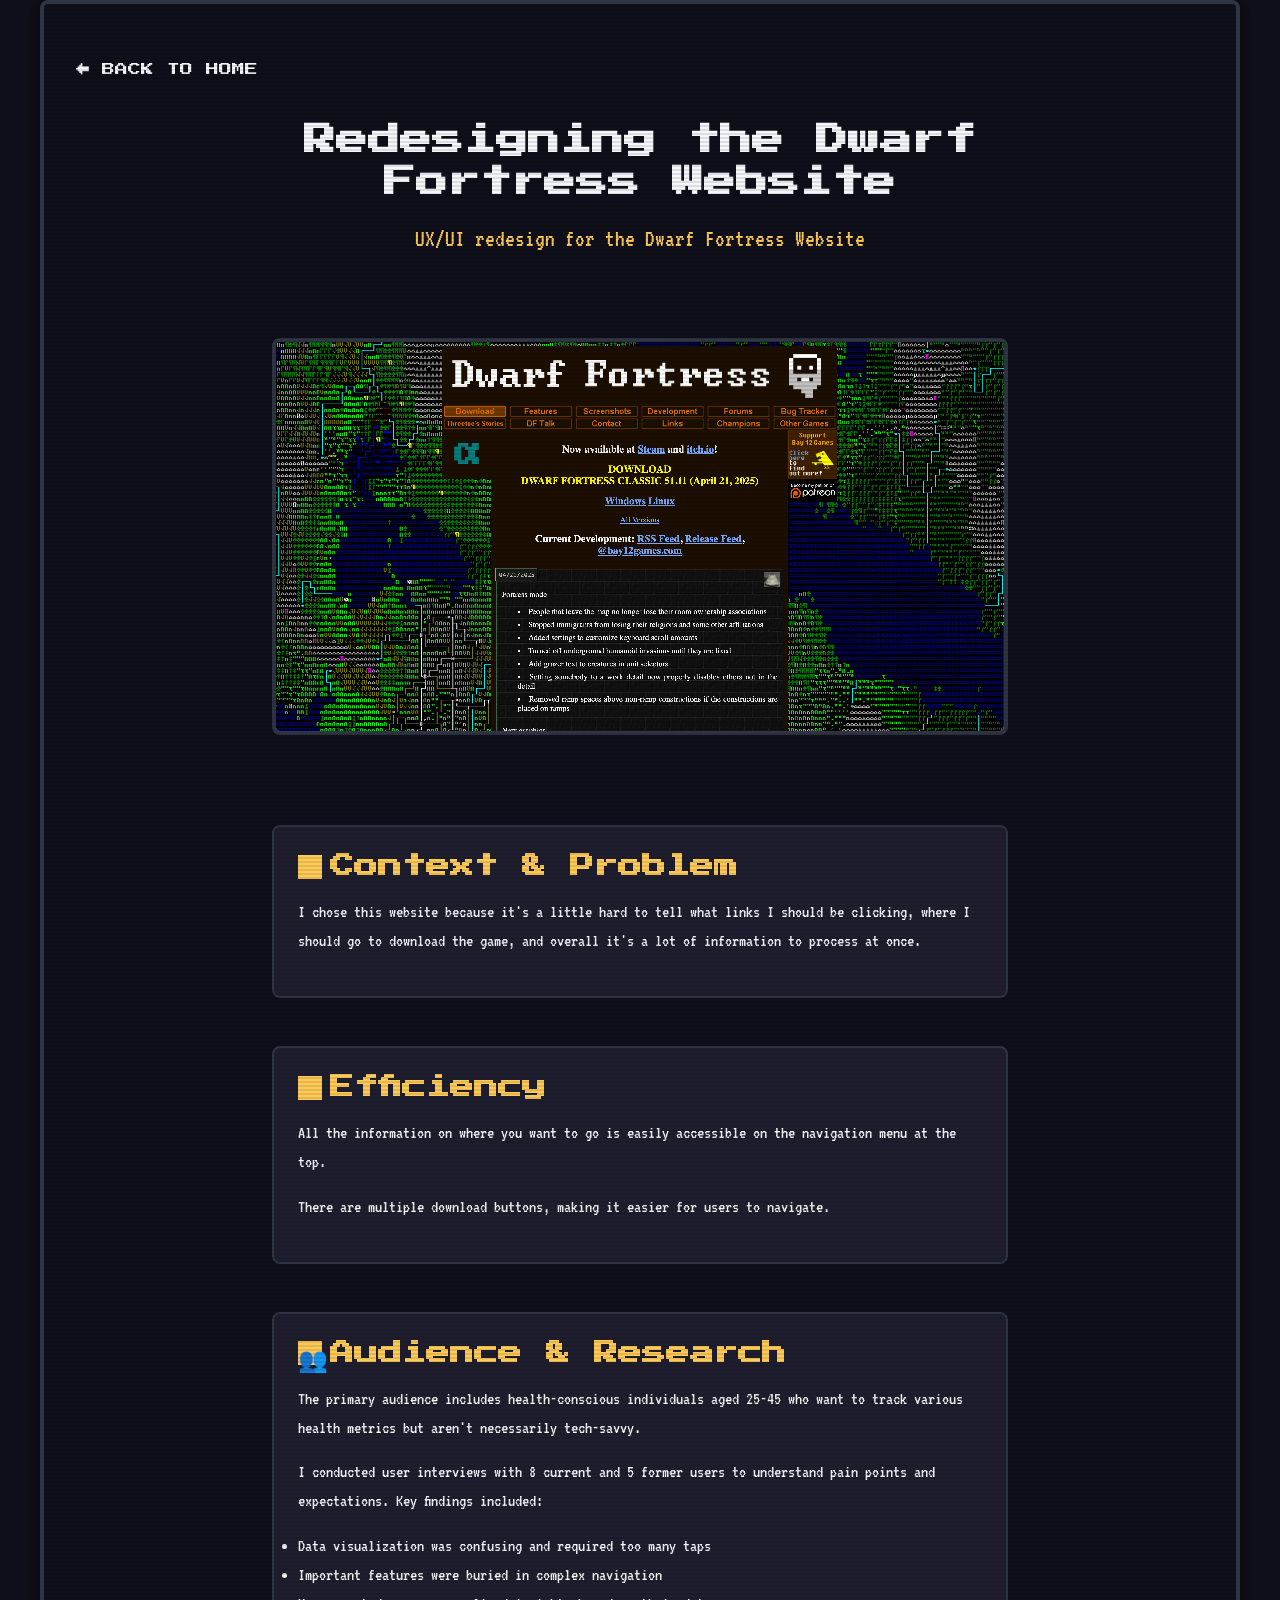
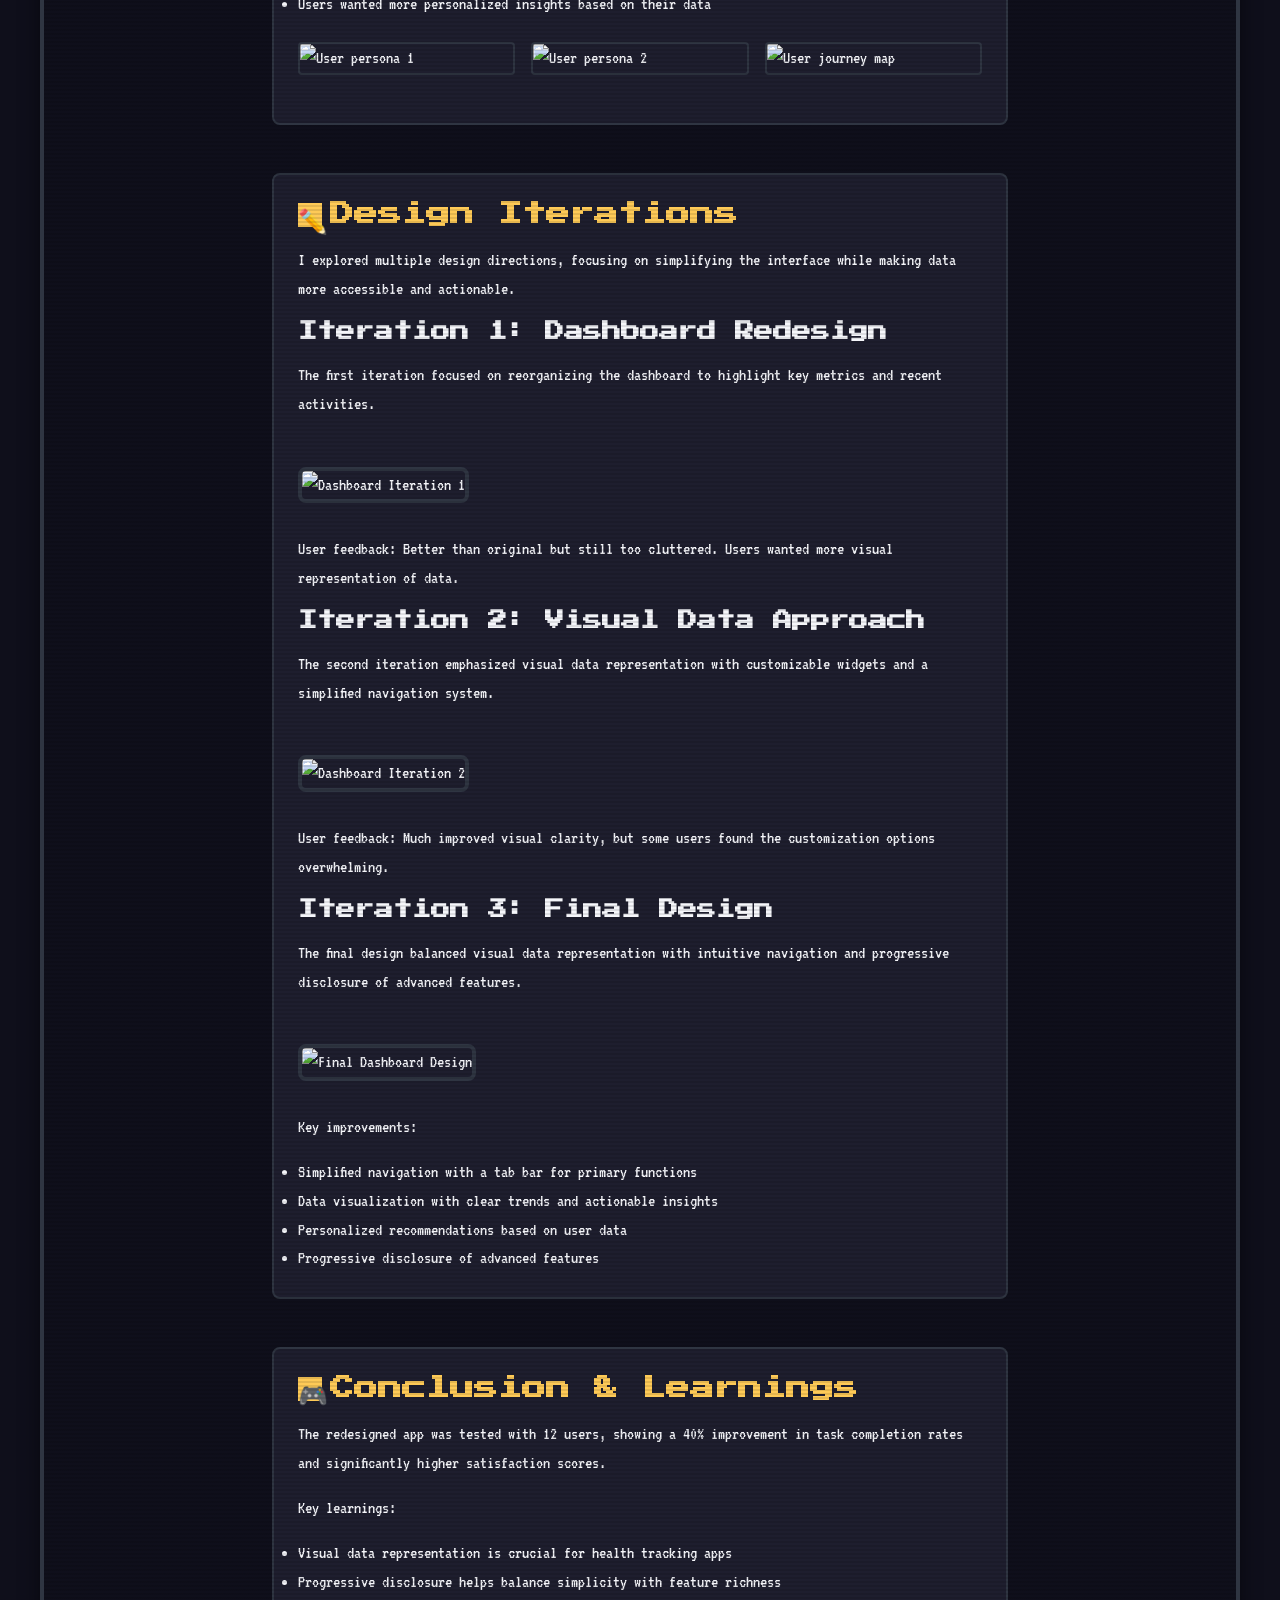
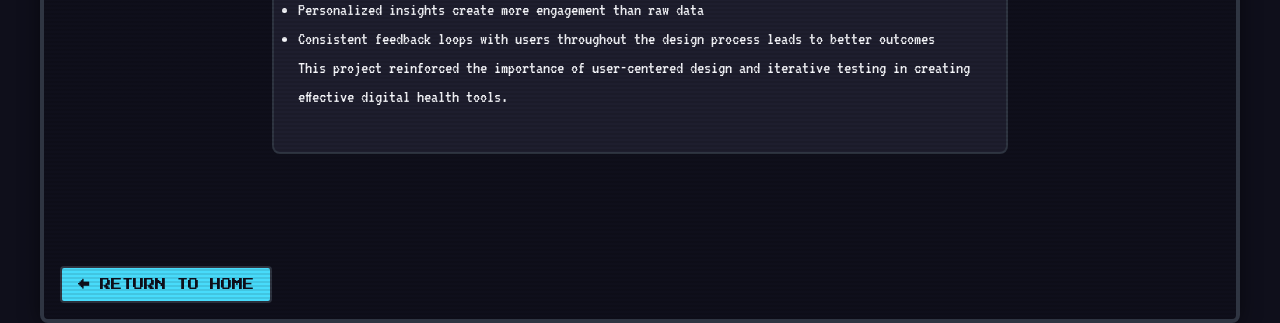
==== project1.html @ e7a34e74 "UIUX portfolio" ====
<!DOCTYPE html>
<html lang="en">
<head>
  <meta charset="UTF-8">
  <meta name="viewport" content="width=device-width, initial-scale=1.0">
  <title>Redesigning the Dwarf Fortress Website</title>
  <link rel="stylesheet" href="styles.css">
  <link href="https://fonts.googleapis.com/css2?family=VT323&display=swap" rel="stylesheet">
  <link href="https://fonts.googleapis.com/css2?family=Press+Start+2P&display=swap" rel="stylesheet">
  <style>
    .case-study-container {
      max-width: 800px;
      margin: 0 auto;
      padding: 2rem;
    }
    
    .case-study-header {
      text-align: center;
      margin-bottom: 3rem;
    }
    
    .case-study-image {
      width: 100%;
      height: auto;
      border: 4px solid var(--border-color);
      border-radius: 8px;
      margin: 2rem 0;
    }
    
    .process-section {
      margin: 3rem 0;
      padding: 1.5rem;
      border: 2px solid var(--border-color);
      border-radius: 8px;
      background-color: var(--card-bg);
    }
    
    .process-title {
      display: flex;
      align-items: center;
      gap: 0.5rem;
      margin-bottom: 1rem;
      color: var(--accent-color);
    }
    
    .process-icon {
      width: 24px;
      height: 24px;
      background-color: var(--accent-color);
    }
    
    .image-grid {
      display: grid;
      grid-template-columns: repeat(auto-fit, minmax(200px, 1fr));
      gap: 1rem;
      margin: 1.5rem 0;
    }
    
    .image-grid img {
      width: 100%;
      height: auto;
      border: 2px solid var(--border-color);
      border-radius: 4px;
    }
    
    .back-button {
      display: inline-block;
      margin-top: 2rem;
    }
  </style>
</head>
<body>
  <div class="game-container">
    <a href="index.html" class="menu-item back-button">← BACK TO HOME</a>
    
    <div class="case-study-container">
      <div class="case-study-header">
        <h1>Redesigning the Dwarf Fortress Website</h1>
        <p class="tagline">UX/UI redesign for the Dwarf Fortress Website</p>
      </div>
      
      <img src="/df.png" alt="Mobile App Redesign Cover Image" class="case-study-image">
      
      <div class="process-section">
        <h2 class="process-title">
          <div class="process-icon"></div>
          Context & Problem
        </h2>
        <p>I chose this website because it's a little hard to tell what links I should be clicking, where I should go to download the game, and overall it's a lot of information to process at once.
        </p>
        
        
      </div>
      <div class="process-section">
        <h2 class="process-title">
          <div class="process-icon"></div>
          Efficiency
        </h2>
        
        <p>All the information on where you want to go is easily accessible on the navigation menu at the top.
          
        </p>
        <p>There are multiple download buttons, making it easier for users to navigate.</p>
        
      </div>
      
      <div class="process-section">
        <h2 class="process-title">
          <div class="process-icon">👥</div>
          Audience & Research
        </h2>
        <p>The primary audience includes health-conscious individuals aged 25-45 who want to track various health metrics but aren't necessarily tech-savvy.</p>
        <p>I conducted user interviews with 8 current and 5 former users to understand pain points and expectations. Key findings included:</p>
        <ul>
          <li>Data visualization was confusing and required too many taps</li>
          <li>Important features were buried in complex navigation</li>
          <li>Users wanted more personalized insights based on their data</li>
        </ul>
        
        <div class="image-grid">
          <img src="/placeholder.svg?height=150&width=200" alt="User persona 1">
          <img src="/placeholder.svg?height=150&width=200" alt="User persona 2">
          <img src="/placeholder.svg?height=150&width=200" alt="User journey map">
        </div>
      </div>
      
      <div class="process-section">
        <h2 class="process-title">
          <div class="process-icon">✏️</div>
          Design Iterations
        </h2>
        <p>I explored multiple design directions, focusing on simplifying the interface while making data more accessible and actionable.</p>
        
        <h3>Iteration 1: Dashboard Redesign</h3>
        <p>The first iteration focused on reorganizing the dashboard to highlight key metrics and recent activities.</p>
        <img src="/placeholder.svg?height=300&width=800" alt="Dashboard Iteration 1" class="case-study-image">
        <p>User feedback: Better than original but still too cluttered. Users wanted more visual representation of data.</p>
        
        <h3>Iteration 2: Visual Data Approach</h3>
        <p>The second iteration emphasized visual data representation with customizable widgets and a simplified navigation system.</p>
        <img src="/placeholder.svg?height=300&width=800" alt="Dashboard Iteration 2" class="case-study-image">
        <p>User feedback: Much improved visual clarity, but some users found the customization options overwhelming.</p>
        
        <h3>Iteration 3: Final Design</h3>
        <p>The final design balanced visual data representation with intuitive navigation and progressive disclosure of advanced features.</p>
        <img src="/placeholder.svg?height=300&width=800" alt="Final Dashboard Design" class="case-study-image">
        <p>Key improvements:</p>
        <ul>
          <li>Simplified navigation with a tab bar for primary functions</li>
          <li>Data visualization with clear trends and actionable insights</li>
          <li>Personalized recommendations based on user data</li>
          <li>Progressive disclosure of advanced features</li>
        </ul>
      </div>
      
      <div class="process-section">
        <h2 class="process-title">
          <div class="process-icon">🎮</div>
          Conclusion & Learnings
        </h2>
        <p>The redesigned app was tested with 12 users, showing a 40% improvement in task completion rates and significantly higher satisfaction scores.</p>
        <p>Key learnings:</p>
        <ul>
          <li>Visual data representation is crucial for health tracking apps</li>
          <li>Progressive disclosure helps balance simplicity with feature richness</li>
          <li>Personalized insights create more engagement than raw data</li>
          <li>Consistent feedback loops with users throughout the design process leads to better outcomes</li>
        </ul>
        <p>This project reinforced the importance of user-centered design and iterative testing in creating effective digital health tools.</p>
      </div>
    </div>
    
    <a href="index.html" class="pixel-button back-button">← RETURN TO HOME</a>
  </div>
</body>
</html>
---- styles.css ----
/* Base Styles */
:root {
  --bg-color: #0f0f1b;
  --primary-color: #ff6b6b;
  --secondary-color: #48dbfb;
  --accent-color: #feca57;
  --text-color: #f5f6fa;
  --border-color: #2f3542;
  --card-bg: #1e1e2e;
  --menu-bg: #2d2d3a;
  --success-color: #1dd1a1;
}

* {
  margin: 0;
  padding: 0;
  box-sizing: border-box;
}

body {
  font-family: "VT323", monospace;
  background-color: var(--bg-color);
  color: var(--text-color);
  line-height: 1.6;
  font-size: 18px;
  overflow-x: hidden;
  image-rendering: pixelated;
}

h1,
h2,
h3,
h4 {
  font-family: "Press Start 2P", cursive;
  line-height: 1.3;
}

h1 {
  font-size: 2rem;
  margin-bottom: 1rem;
}

h2 {
  font-size: 1.5rem;
  margin-bottom: 1.5rem;
}

h3 {
  font-size: 1.2rem;
  margin-bottom: 1rem;
}

p {
  margin-bottom: 1rem;
}

a {
  color: var(--secondary-color);
  text-decoration: none;
  transition: all 0.3s ease;
}

a:hover {
  color: var(--primary-color);
}

.game-container {
  max-width: 1200px;
  margin: 0 auto;
  padding: 1rem;
  border: 4px solid var(--border-color);
  border-radius: 8px;
  background-color: var(--bg-color);
  box-shadow: 0 0 20px rgba(0, 0, 0, 0.5);
  position: relative;
  overflow: hidden;
}

.game-container::before {
  content: "";
  position: absolute;
  top: 0;
  left: 0;
  width: 100%;
  height: 100%;
  background: repeating-linear-gradient(
    0deg,
    rgba(0, 0, 0, 0.1),
    rgba(0, 0, 0, 0.1) 2px,
    transparent 2px,
    transparent 4px
  );
  pointer-events: none;
  z-index: 1;
}

section {
  margin: 3rem 0;
  padding: 2rem;
  border: 4px solid var(--border-color);
  border-radius: 8px;
  background-color: var(--card-bg);
  position: relative;
}

/* ASCII Art */
.ascii-art {
  font-family: monospace;
  white-space: pre;
  line-height: 1.2;
  color: var(--accent-color);
  text-align: center;
  font-size: 0.7rem;
  margin: 1rem 0;
  overflow: hidden;
}

.header-ascii {
  margin-bottom: 2rem;
}

.footer-ascii {
  margin-top: 1rem;
}

@media (max-width: 768px) {
  .ascii-art {
    font-size: 0.4rem;
  }
}

/* Hero Section */
.hero {
  display: flex;
  flex-direction: column;
  align-items: center;
  justify-content: center;
  text-align: center;
  padding: 4rem 2rem;
  position: relative;
  overflow: hidden;
  border: 4px solid var(--border-color);
  border-radius: 8px;
  background-color: var(--card-bg);
}

.hero::after {
  content: "";
  position: absolute;
  top: 0;
  left: 0;
  width: 100%;
  height: 100%;
  background: url('data:image/svg+xml;utf8,<svg xmlns="http://www.w3.org/2000/svg" width="4" height="4" viewBox="0 0 4 4"><rect width="1" height="1" fill="%23ffffff10"/></svg>');
  background-repeat: repeat;
  opacity: 0.1;
  z-index: -1;
}

.pixel-avatar {
  width: 200px;
  height: 200px;
  background-color: var(--primary-color);
  border: 4px solid var(--text-color);
  border-radius: 8px;
  margin-bottom: 2rem;
  position: relative;
  overflow: hidden;
  background-image: url("/placeholder.svg?height=150&width=150");
  background-size: cover;
  image-rendering: pixelated;
}

.hero-content {
  max-width: 600px;
}

.tagline {
  font-size: 1.5rem;
  margin-bottom: 2rem;
  color: var(--accent-color);
}

.glitch {
  position: relative;
  color: var(--text-color);
  letter-spacing: 0.1em;
  animation: glitch-skew 1s infinite linear alternate-reverse;
}

.glitch::before,
.glitch::after {
  content: attr(data-text);
  position: absolute;
  top: 0;
  left: 0;
  width: 100%;
  height: 100%;
  opacity: 0.8;
}

.glitch::before {
  color: var(--primary-color);
  animation: glitch-anim 5s infinite linear alternate-reverse;
  clip: rect(44px, 450px, 56px, 0);
  left: 2px;
}

.glitch::after {
  color: var(--secondary-color);
  animation: glitch-anim2 1s infinite linear alternate-reverse;
  clip: rect(44px, 450px, 56px, 0);
  left: -2px;
}

@keyframes glitch-anim {
  0% {
    clip: rect(42px, 9999px, 44px, 0);
    transform: skew(0.65deg);
  }
  5% {
    clip: rect(12px, 9999px, 59px, 0);
    transform: skew(0.23deg);
  }
  10% {
    clip: rect(48px, 9999px, 67px, 0);
    transform: skew(0.45deg);
  }
  15% {
    clip: rect(35px, 9999px, 79px, 0);
    transform: skew(0.56deg);
  }
  20% {
    clip: rect(35px, 9999px, 10px, 0);
    transform: skew(0.14deg);
  }
  25% {
    clip: rect(54px, 9999px, 93px, 0);
    transform: skew(0.03deg);
  }
  30% {
    clip: rect(96px, 9999px, 100px, 0);
    transform: skew(0.48deg);
  }
  35% {
    clip: rect(100px, 9999px, 97px, 0);
    transform: skew(0.34deg);
  }
  40% {
    clip: rect(51px, 9999px, 16px, 0);
    transform: skew(0.12deg);
  }
  45% {
    clip: rect(59px, 9999px, 41px, 0);
    transform: skew(0.48deg);
  }
  50% {
    clip: rect(90px, 9999px, 23px, 0);
    transform: skew(0.54deg);
  }
  55% {
    clip: rect(33px, 9999px, 5px, 0);
    transform: skew(0.81deg);
  }
  60% {
    clip: rect(18px, 9999px, 71px, 0);
    transform: skew(0.02deg);
  }
  65% {
    clip: rect(37px, 9999px, 30px, 0);
    transform: skew(0.64deg);
  }
  70% {
    clip: rect(71px, 9999px, 69px, 0);
    transform: skew(0.92deg);
  }
  75% {
    clip: rect(59px, 9999px, 26px, 0);
    transform: skew(0.55deg);
  }
  80% {
    clip: rect(84px, 9999px, 33px, 0);
    transform: skew(0.58deg);
  }
  85% {
    clip: rect(45px, 9999px, 28px, 0);
    transform: skew(0.52deg);
  }
  90% {
    clip: rect(70px, 9999px, 60px, 0);
    transform: skew(0.37deg);
  }
  95% {
    clip: rect(10px, 9999px, 31px, 0);
    transform: skew(0.56deg);
  }
  100% {
    clip: rect(19px, 9999px, 60px, 0);
    transform: skew(0.63deg);
  }
}

@keyframes glitch-anim2 {
  0% {
    clip: rect(65px, 9999px, 100px, 0);
    transform: skew(0.27deg);
  }
  5% {
    clip: rect(15px, 9999px, 84px, 0);
    transform: skew(0.44deg);
  }
  10% {
    clip: rect(86px, 9999px, 4px, 0);
    transform: skew(0.8deg);
  }
  15% {
    clip: rect(34px, 9999px, 11px, 0);
    transform: skew(0.68deg);
  }
  20% {
    clip: rect(59px, 9999px, 19px, 0);
    transform: skew(0.94deg);
  }
  25% {
    clip: rect(90px, 9999px, 56px, 0);
    transform: skew(0.58deg);
  }
  30% {
    clip: rect(6px, 9999px, 97px, 0);
    transform: skew(0.21deg);
  }
  35% {
    clip: rect(57px, 9999px, 26px, 0);
    transform: skew(0.69deg);
  }
  40% {
    clip: rect(79px, 9999px, 73px, 0);
    transform: skew(0.4deg);
  }
  45% {
    clip: rect(35px, 9999px, 56px, 0);
    transform: skew(0.02deg);
  }
  50% {
    clip: rect(72px, 9999px, 40px, 0);
    transform: skew(0.48deg);
  }
  55% {
    clip: rect(94px, 9999px, 85px, 0);
    transform: skew(0.14deg);
  }
  60% {
    clip: rect(38px, 9999px, 32px, 0);
    transform: skew(0.55deg);
  }
  65% {
    clip: rect(1px, 9999px, 23px, 0);
    transform: skew(0.71deg);
  }
  70% {
    clip: rect(38px, 9999px, 10px, 0);
    transform: skew(0.24deg);
  }
  75% {
    clip: rect(82px, 9999px, 59px, 0);
    transform: skew(0.39deg);
  }
  80% {
    clip: rect(94px, 9999px, 34px, 0);
    transform: skew(0.41deg);
  }
  85% {
    clip: rect(39px, 9999px, 34px, 0);
    transform: skew(0.65deg);
  }
  90% {
    clip: rect(99px, 9999px, 69px, 0);
    transform: skew(0.84deg);
  }
  95% {
    clip: rect(64px, 9999px, 38px, 0);
    transform: skew(0.55deg);
  }
  100% {
    clip: rect(91px, 9999px, 67px, 0);
    transform: skew(0.09deg);
  }
}

@keyframes glitch-skew {
  0% {
    transform: skew(1deg);
  }
  10% {
    transform: skew(-1deg);
  }
  20% {
    transform: skew(0deg);
  }
  30% {
    transform: skew(2deg);
  }
  40% {
    transform: skew(-1deg);
  }
  50% {
    transform: skew(-2deg);
  }
  60% {
    transform: skew(1deg);
  }
  70% {
    transform: skew(0deg);
  }
  80% {
    transform: skew(-1deg);
  }
  90% {
    transform: skew(2deg);
  }
  100% {
    transform: skew(-2deg);
  }
}

/* Game Button */
.game-button {
  display: inline-block;
  padding: 0.8rem 1.5rem;
  background-color: var(--primary-color);
  color: var(--text-color);
  border: 4px solid var(--text-color);
  border-radius: 4px;
  font-family: "Press Start 2P", cursive;
  font-size: 1rem;
  cursor: pointer;
  transition: all 0.2s ease;
  position: relative;
  box-shadow: 0 6px 0 #a83232;
  transform: translateY(0);
}

.game-button:hover {
  transform: translateY(2px);
  box-shadow: 0 4px 0 #a83232;
}

.game-button:active {
  transform: translateY(6px);
  box-shadow: 0 0 0 #a83232;
}

.start-button {
  animation: pulse 2s infinite;
}

@keyframes pulse {
  0% {
    transform: scale(1);
  }
  50% {
    transform: scale(1.05);
  }
  100% {
    transform: scale(1);
  }
}

/* Navigation */
.game-menu {
  margin: 2rem 0;
  padding: 1rem;
  background-color: var(--menu-bg);
  border: 4px solid var(--border-color);
  border-radius: 8px;
}

.game-menu ul {
  display: flex;
  justify-content: center;
  list-style: none;
  flex-wrap: wrap;
}

.game-menu li {
  margin: 0 1rem;
}

.menu-item {
  display: inline-block;
  padding: 0.5rem 1rem;
  color: var(--text-color);
  font-family: "Press Start 2P", cursive;
  font-size: 0.8rem;
  text-decoration: none;
  position: relative;
  transition: all 0.3s ease;
}

.menu-item::before {
  content: ">";
  position: absolute;
  left: -15px;
  opacity: 0;
  transition: all 0.3s ease;
}

.menu-item:hover {
  color: var(--accent-color);
  transform: translateX(10px);
}

.menu-item:hover::before {
  opacity: 1;
}

/* Section Titles */
.section-title {
  text-align: center;
  position: relative;
  padding-bottom: 1rem;
  margin-bottom: 2rem;
  color: var(--accent-color);
}

.section-title::after {
  content: "";
  position: absolute;
  bottom: 0;
  left: 50%;
  transform: translateX(-50%);
  width: 100px;
  height: 4px;
  background-color: var(--primary-color);
}

/* Projects Section */
.projects-grid {
  display: grid;
  grid-template-columns: repeat(auto-fill, minmax(280px, 1fr));
  gap: 2rem;
}

.project-card {
  border: 4px solid var(--border-color);
  border-radius: 8px;
  overflow: hidden;
  transition: all 0.3s ease;
  background-color: var(--card-bg);
}

.project-card:hover {
  transform: translateY(-10px);
  box-shadow: 0 10px 20px rgba(0, 0, 0, 0.3);
  border-color: var(--primary-color);
}

.project-image {
  height: 180px;
  background-size: cover;
  background-position: center;
  border-bottom: 4px solid var(--border-color);
  image-rendering: pixelated;
}

.project-1 {
  background-image: url("/placeholder.svg?height=180&width=280");
}

.project-2 {
  background-image: url("/placeholder.svg?height=180&width=280");
}

.project-3 {
  background-image: url("/placeholder.svg?height=180&width=280");
}

.project-4 {
  background-image: url("/placeholder.svg?height=180&width=280");
}

.project-info {
  padding: 1.5rem;
}

.project-info h3 {
  margin-bottom: 0.5rem;
  color: var(--secondary-color);
}

.project-info p {
  margin-bottom: 1.5rem;
  font-size: 1.1rem;
}

.pixel-button {
  display: inline-block;
  padding: 0.5rem 1rem;
  background-color: var(--secondary-color);
  color: var(--bg-color);
  border: 2px solid var(--border-color);
  border-radius: 4px;
  font-family: "Press Start 2P", cursive;
  font-size: 0.7rem;
  cursor: pointer;
  transition: all 0.2s ease;
}

.pixel-button:hover {
  background-color: var(--primary-color);
  color: var(--text-color);
}

/* About Section */
.about-content {
  display: grid;
  grid-template-columns: 1fr 1fr;
  gap: 2rem;
}

.about-text {
  font-size: 1.2rem;
}

.stats-container {
  display: flex;
  flex-direction: column;
  gap: 1rem;
}

.stat-bar {
  display: flex;
  flex-direction: column;
  gap: 0.5rem;
}

.stat-label {
  font-family: "Press Start 2P", cursive;
  font-size: 0.7rem;
  color: var(--accent-color);
}

.stat-value {
  height: 20px;
  background-color: var(--border-color);
  border-radius: 4px;
  overflow: hidden;
}

.stat-fill {
  height: 100%;
  background-color: var(--primary-color);
  transition: width 1s ease-in-out;
}

/* Skills Section */
.skills-grid {
  display: grid;
  grid-template-columns: repeat(auto-fill, minmax(120px, 1fr));
  gap: 1.5rem;
  justify-content: center;
}

.skill-item {
  display: flex;
  flex-direction: column;
  align-items: center;
  text-align: center;
  padding: 1rem;
  border: 2px solid var(--border-color);
  border-radius: 8px;
  background-color: var(--menu-bg);
  transition: all 0.3s ease;
}

.skill-item:hover {
  transform: translateY(-5px);
  border-color: var(--accent-color);
}

.skill-icon {
  width: 48px;
  height: 48px;
  margin-bottom: 0.5rem;
  background-size: contain;
  background-repeat: no-repeat;
  background-position: center;
  image-rendering: pixelated;
}

.skill-item span {
  font-size: 1rem;
  color: var(--text-color);
}

.ui-design {
  background-color: var(--primary-color);
  mask-image: url("data:image/svg+xml,%3Csvg xmlns='http://www.w3.org/2000/svg' width='24' height='24' viewBox='0 0 24 24' fill='none' stroke='currentColor' stroke-width='2' stroke-linecap='round' stroke-linejoin='round'%3E%3Crect x='3' y='3' width='18' height='18' rx='2' ry='2'/%3E%3Cline x1='3' y1='9' x2='21' y2='9'/%3E%3Cline x1='9' y1='21' x2='9' y2='9'/%3E%3C/svg%3E");
  mask-size: contain;
  mask-repeat: no-repeat;
  mask-position: center;
}

.ux-research {
  background-color: var(--secondary-color);
  mask-image: url("data:image/svg+xml,%3Csvg xmlns='http://www.w3.org/2000/svg' width='24' height='24' viewBox='0 0 24 24' fill='none' stroke='currentColor' stroke-width='2' stroke-linecap='round' stroke-linejoin='round'%3E%3Ccircle cx='11' cy='11' r='8'/%3E%3Cline x1='21' y1='21' x2='16.65' y2='16.65'/%3E%3C/svg%3E");
  mask-size: contain;
  mask-repeat: no-repeat;
  mask-position: center;
}

.prototyping {
  background-color: var(--accent-color);
  mask-image: url("data:image/svg+xml,%3Csvg xmlns='http://www.w3.org/2000/svg' width='24' height='24' viewBox='0 0 24 24' fill='none' stroke='currentColor' stroke-width='2' stroke-linecap='round' stroke-linejoin='round'%3E%3Cpath d='M18 3a3 3 0 0 0-3 3v12a3 3 0 0 0 3 3 3 3 0 0 0 3-3 3 3 0 0 0-3-3H6a3 3 0 0 0-3 3 3 3 0 0 0 3 3 3 3 0 0 0 3-3V6a3 3 0 0 0-3-3 3 3 0 0 0-3 3 3 3 0 0 0 3 3h12a3 3 0 0 0 3-3 3 3 0 0 0-3-3z'/%3E%3C/svg%3E");
  mask-size: contain;
  mask-repeat: no-repeat;
  mask-position: center;
}

.html-css {
  background-color: var(--primary-color);
  mask-image: url("data:image/svg+xml,%3Csvg xmlns='http://www.w3.org/2000/svg' width='24' height='24' viewBox='0 0 24 24' fill='none' stroke='currentColor' stroke-width='2' stroke-linecap='round' stroke-linejoin='round'%3E%3Cpolyline points='16 18 22 12 16 6'/%3E%3Cpolyline points='8 6 2 12 8 18'/%3E%3C/svg%3E");
  mask-size: contain;
  mask-repeat: no-repeat;
  mask-position: center;
}

.figma {
  background-color: var(--secondary-color);
  mask-image: url("data:image/svg+xml,%3Csvg xmlns='http://www.w3.org/2000/svg' width='24' height='24' viewBox='0 0 24 24' fill='none' stroke='currentColor' stroke-width='2' stroke-linecap='round' stroke-linejoin='round'%3E%3Cpath d='M5 5.5A3.5 3.5 0 0 1 8.5 2H12v7H8.5A3.5 3.5 0 0 1 5 5.5z'/%3E%3Cpath d='M12 2h3.5a3.5 3.5 0 1 1 0 7H12V2z'/%3E%3Cpath d='M12 12.5a3.5 3.5 0 1 1 7 0 3.5 3.5 0 1 1-7 0z'/%3E%3Cpath d='M5 19.5A3.5 3.5 0 0 1 8.5 16H12v3.5a3.5 3.5 0 1 1-7 0z'/%3E%3Cpath d='M5 12.5A3.5 3.5 0 0 1 8.5 9H12v7H8.5A3.5 3.5 0 0 1 5 12.5z'/%3E%3C/svg%3E");
  mask-size: contain;
  mask-repeat: no-repeat;
  mask-position: center;
}

.accessibility {
  background-color: var(--success-color);
  mask-image: url("data:image/svg+xml,%3Csvg xmlns='http://www.w3.org/2000/svg' width='24' height='24' viewBox='0 0 24 24' fill='none' stroke='currentColor' stroke-width='2' stroke-linecap='round' stroke-linejoin='round'%3E%3Ccircle cx='12' cy='12' r='10'/%3E%3Ccircle cx='12' cy='8' r='1'/%3E%3Cpath d='M9 12h6'/%3E%3Cpath d='M12 12v6'/%3E%3C/svg%3E");
  mask-size: contain;
  mask-repeat: no-repeat;
  mask-position: center;
}

.responsive {
  background-color: var(--accent-color);
  mask-image: url("data:image/svg+xml,%3Csvg xmlns='http://www.w3.org/2000/svg' width='24' height='24' viewBox='0 0 24 24' fill='none' stroke='currentColor' stroke-width='2' stroke-linecap='round' stroke-linejoin='round'%3E%3Crect x='2' y='3' width='20' height='14' rx='2' ry='2'/%3E%3Cline x1='8' y1='21' x2='16' y2='21'/%3E%3Cline x1='12' y1='17' x2='12' y2='21'/%3E%3C/svg%3E");
  mask-size: contain;
  mask-repeat: no-repeat;
  mask-position: center;
}

.pixel-art {
  background-color: var(--primary-color);
  mask-image: url("data:image/svg+xml,%3Csvg xmlns='http://www.w3.org/2000/svg' width='24' height='24' viewBox='0 0 24 24' fill='none' stroke='currentColor' stroke-width='2' stroke-linecap='round' stroke-linejoin='round'%3E%3Cpath d='M12 19l7-7 3 3-7 7-3-3z'/%3E%3Cpath d='M18 13l-1.5-7.5L2 2l3.5 14.5L13 18l5-5z'/%3E%3Cpath d='M2 2l7.586 7.586'/%3E%3Ccircle cx='11' cy='11' r='2'/%3E%3C/svg%3E");
  mask-size: contain;
  mask-repeat: no-repeat;
  mask-position: center;
}

/* Contact Section */
.contact-container {
  display: grid;
  grid-template-columns: 1fr 1fr;
  gap: 2rem;
}

.contact-text {
  font-size: 1.2rem;
}

.contact-links {
  display: flex;
  flex-direction: column;
  gap: 1rem;
  margin-top: 1.5rem;
}

.contact-link {
  display: flex;
  align-items: center;
  gap: 0.5rem;
  color: var(--text-color);
  transition: all 0.3s ease;
}

.contact-link:hover {
  color: var(--accent-color);
  transform: translateX(5px);
}

.contact-icon {
  width: 24px;
  height: 24px;
  background-size: contain;
  background-repeat: no-repeat;
  background-position: center;
}

.email {
  background-color: var(--text-color);
  mask-image: url("data:image/svg+xml,%3Csvg xmlns='http://www.w3.org/2000/svg' width='24' height='24' viewBox='0 0 24 24' fill='none' stroke='currentColor' stroke-width='2' stroke-linecap='round' stroke-linejoin='round'%3E%3Cpath d='M4 4h16c1.1 0 2 .9 2 2v12c0 1.1-.9 2-2 2H4c-1.1 0-2-.9-2-2V6c0-1.1.9-2 2-2z'/%3E%3Cpolyline points='22,6 12,13 2,6'/%3E%3C/svg%3E");
  mask-size: contain;
  mask-repeat: no-repeat;
  mask-position: center;
}

.linkedin {
  background-color: var(--text-color);
  mask-image: url("data:image/svg+xml,%3Csvg xmlns='http://www.w3.org/2000/svg' width='24' height='24' viewBox='0 0 24 24' fill='none' stroke='currentColor' stroke-width='2' stroke-linecap='round' stroke-linejoin='round'%3E%3Cpath d='M16 8a6 6 0 0 1 6 6v7h-4v-7a2 2 0 0 0-2-2 2 2 0 0 0-2 2v7h-4v-7a6 6 0 0 1 6-6z'/%3E%3Crect x='2' y='9' width='4' height='12'/%3E%3Ccircle cx='4' cy='4' r='2'/%3E%3C/svg%3E");
  mask-size: contain;
  mask-repeat: no-repeat;
  mask-position: center;
}

.github {
  background-color: var(--text-color);
  mask-image: url("data:image/svg+xml,%3Csvg xmlns='http://www.w3.org/2000/svg' width='24' height='24' viewBox='0 0 24 24' fill='none' stroke='currentColor' stroke-width='2' stroke-linecap='round' stroke-linejoin='round'%3E%3Cpath d='M9 19c-5 1.5-5-2.5-7-3m14 6v-3.87a3.37 3.37 0 0 0-.94-2.61c3.14-.35 6.44-1.54 6.44-7A5.44 5.44 0 0 0 20 4.77 5.07 5.07 0 0 0 19.91 1S18.73.65 16 2.48a13.38 13.38 0 0 0-7 0C6.27.65 5.09 1 5.09 1A5.07 5.07 0 0 0 5 4.77a5.44 5.44 0 0 0-1.5 3.78c0 5.42 3.3 6.61 6.44 7A3.37 3.37 0 0 0 9 18.13V22'/%3E%3C/svg%3E");
  mask-size: contain;
  mask-repeat: no-repeat;
  mask-position: center;
}

.contact-form {
  display: flex;
  flex-direction: column;
  gap: 1.5rem;
}

.form-group {
  display: flex;
  flex-direction: column;
  gap: 0.5rem;
}

.form-group label {
  font-family: "Press Start 2P", cursive;
  font-size: 0.7rem;
  color: var(--accent-color);
}

.pixel-input {
  padding: 0.8rem;
  background-color: var(--menu-bg);
  border: 2px solid var(--border-color);
  border-radius: 4px;
  color: var(--text-color);
  font-family: "VT323", monospace;
  font-size: 1.2rem;
  transition: all 0.3s ease;
}

.pixel-input:focus {
  outline: none;
  border-color: var(--secondary-color);
}

.submit-button {
  align-self: flex-start;
  margin-top: 1rem;
}

/* Footer */
.game-footer {
  margin-top: 3rem;
  padding: 2rem;
  border-top: 4px solid var(--border-color);
  text-align: center;
}

.footer-content {
  margin-bottom: 1rem;
}

/* Responsive Design */
@media (max-width: 992px) {
  .about-content,
  .contact-container {
    grid-template-columns: 1fr;
  }

  .stats-container {
    margin-top: 2rem;
  }
}

@media (max-width: 768px) {
  h1 {
    font-size: 1.5rem;
  }

  h2 {
    font-size: 1.2rem;
  }

  .game-menu ul {
    flex-direction: column;
    align-items: center;
    gap: 1rem;
  }

  .game-menu li {
    margin: 0;
  }

  .hero {
    padding: 2rem 1rem;
  }

  .tagline {
    font-size: 1.2rem;
  }

  .pixel-avatar {
    width: 200px;
    height: 200px;
  }

  section {
    padding: 1.5rem;
  }
}

@media (max-width: 480px) {
  .game-container {
    padding: 0.5rem;
  }

  .projects-grid {
    grid-template-columns: 1fr;
  }

  .pixel-avatar {
    width: 100px;
    height: 100px;
  }

  .game-button {
    font-size: 0.7rem;
    padding: 0.6rem 1.2rem;
  }
}
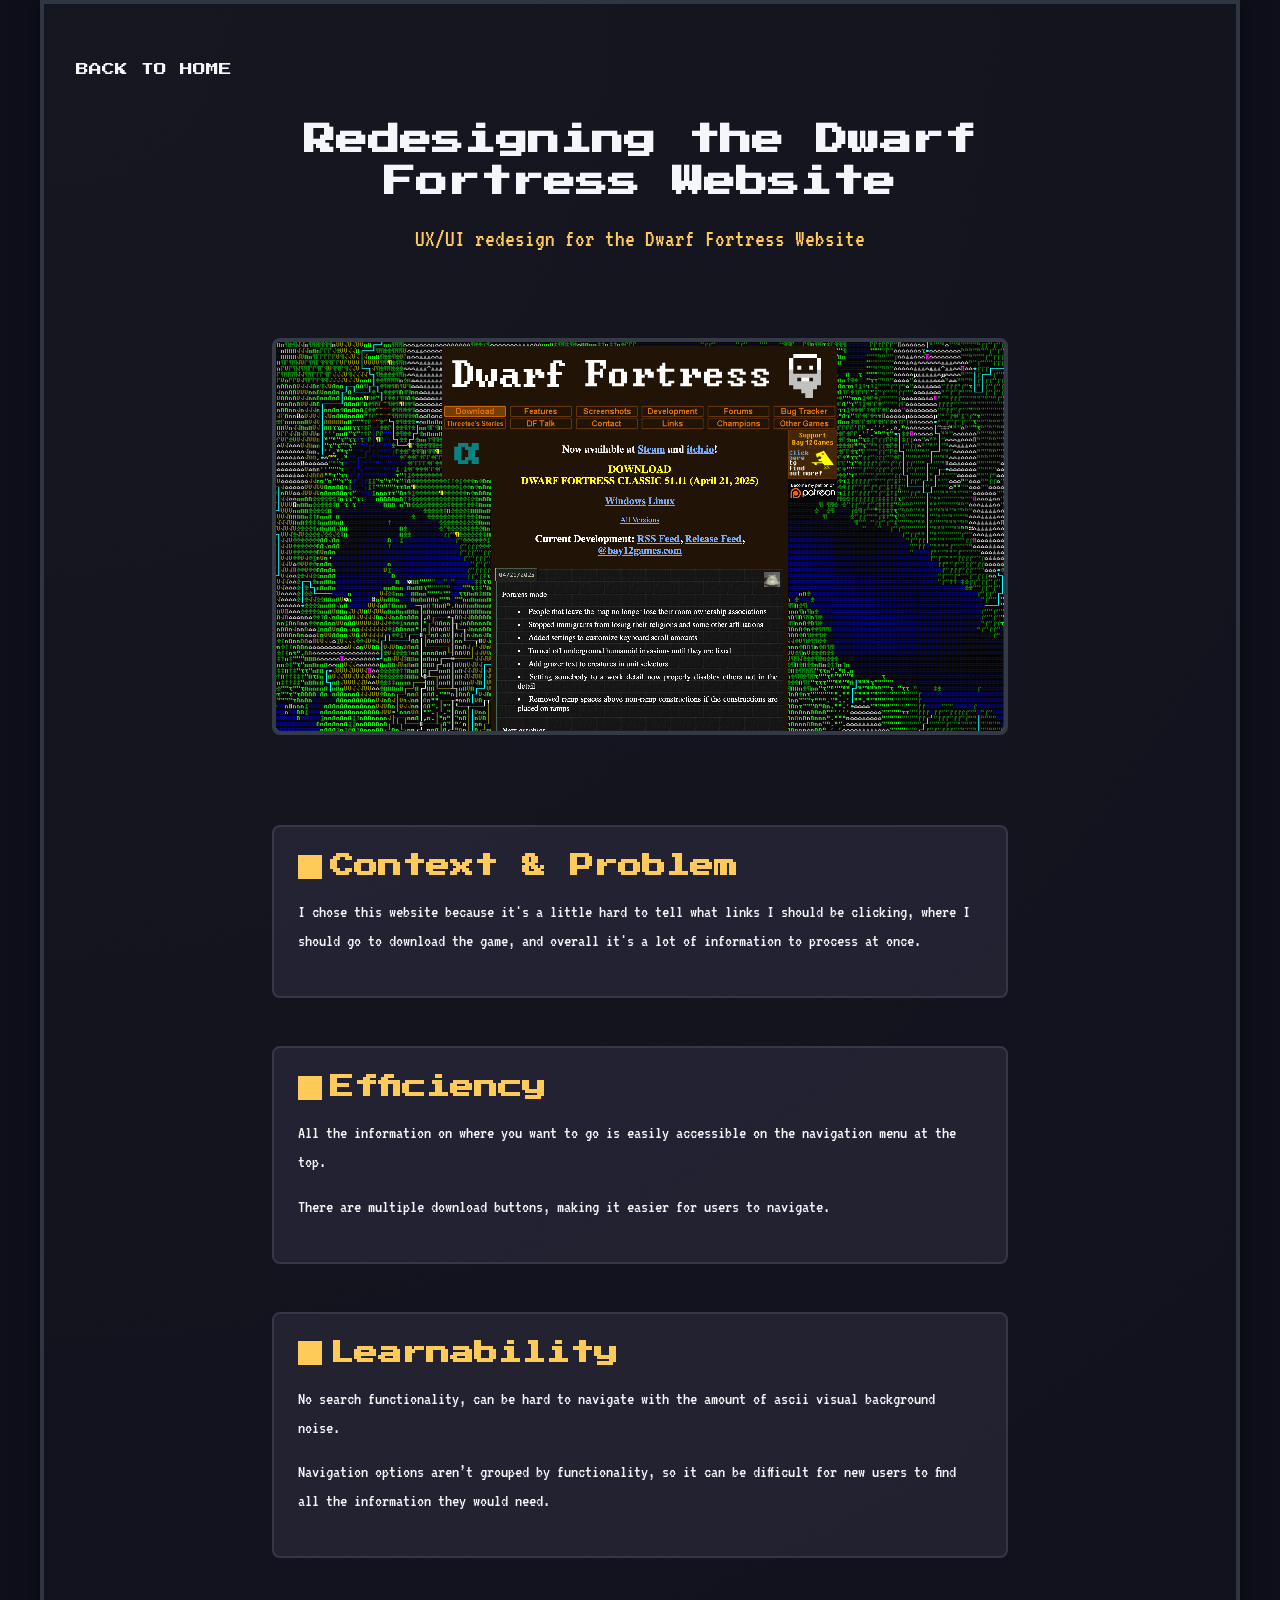
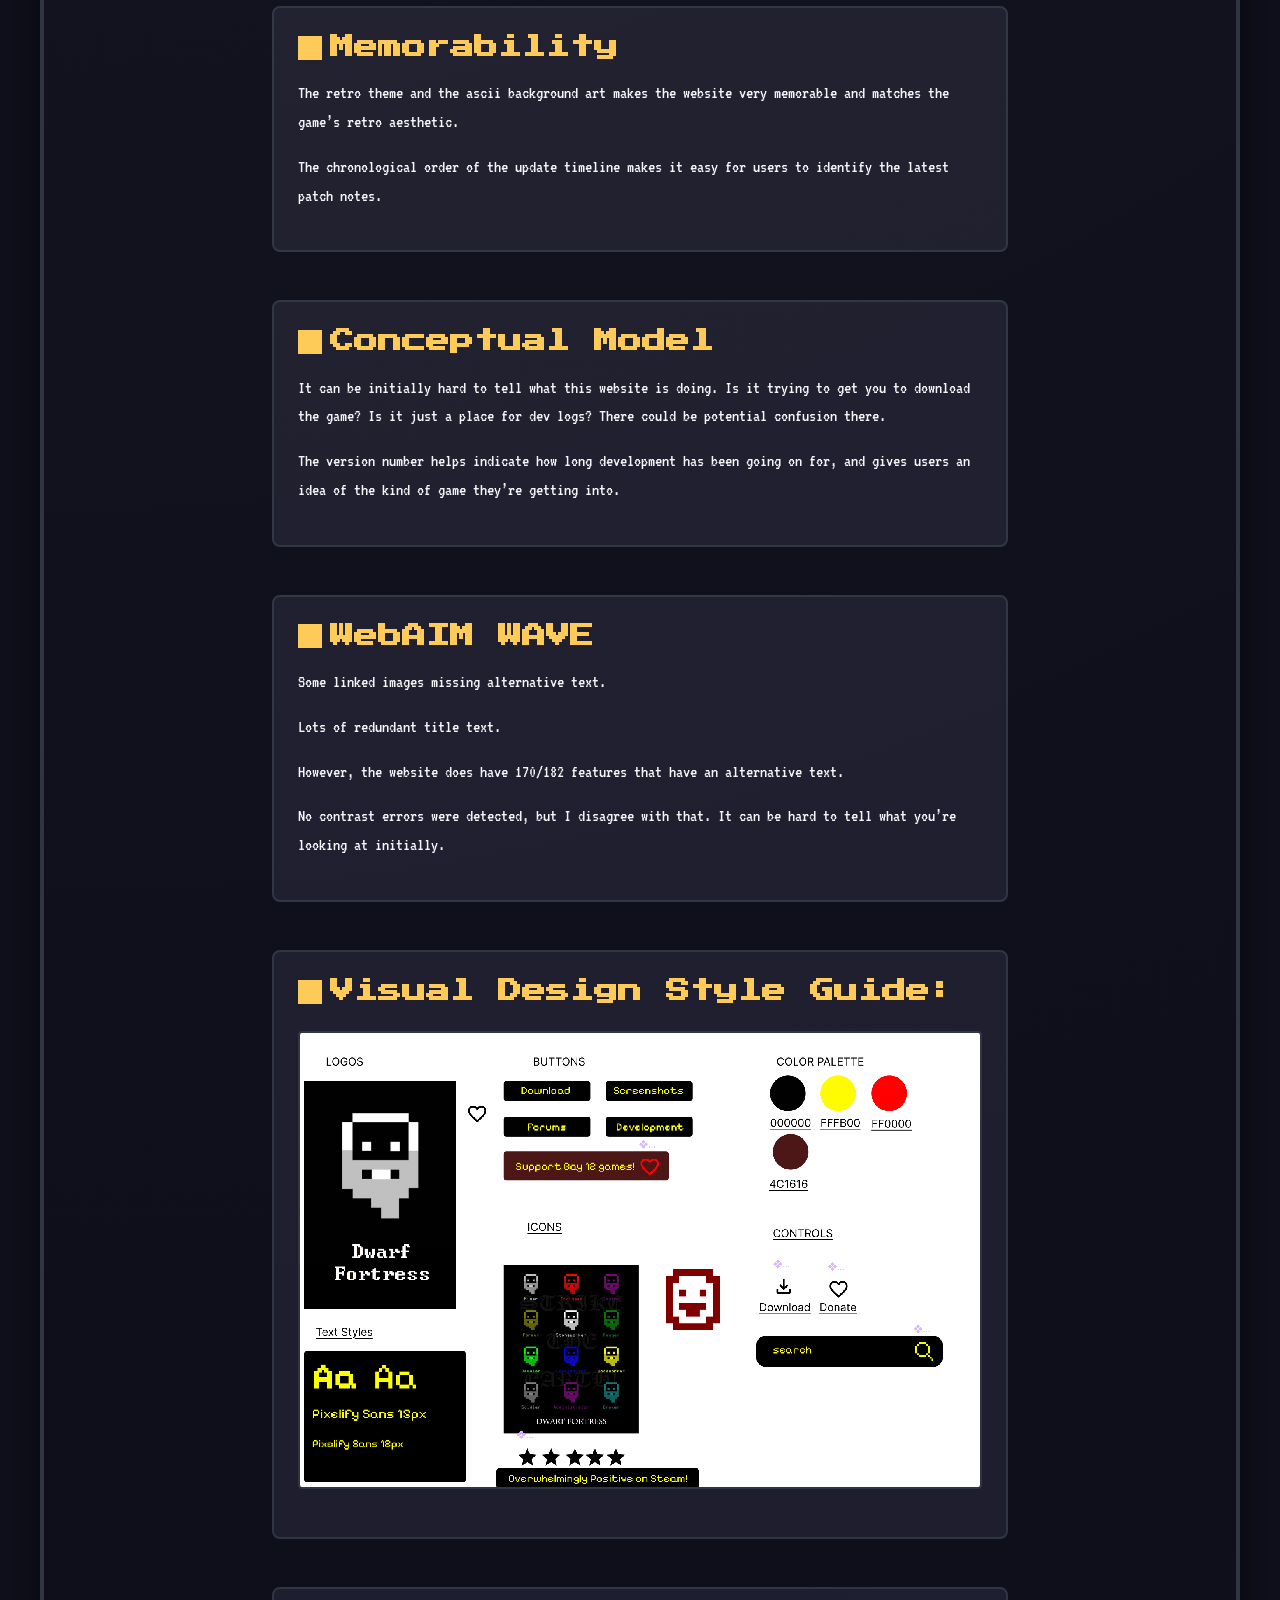
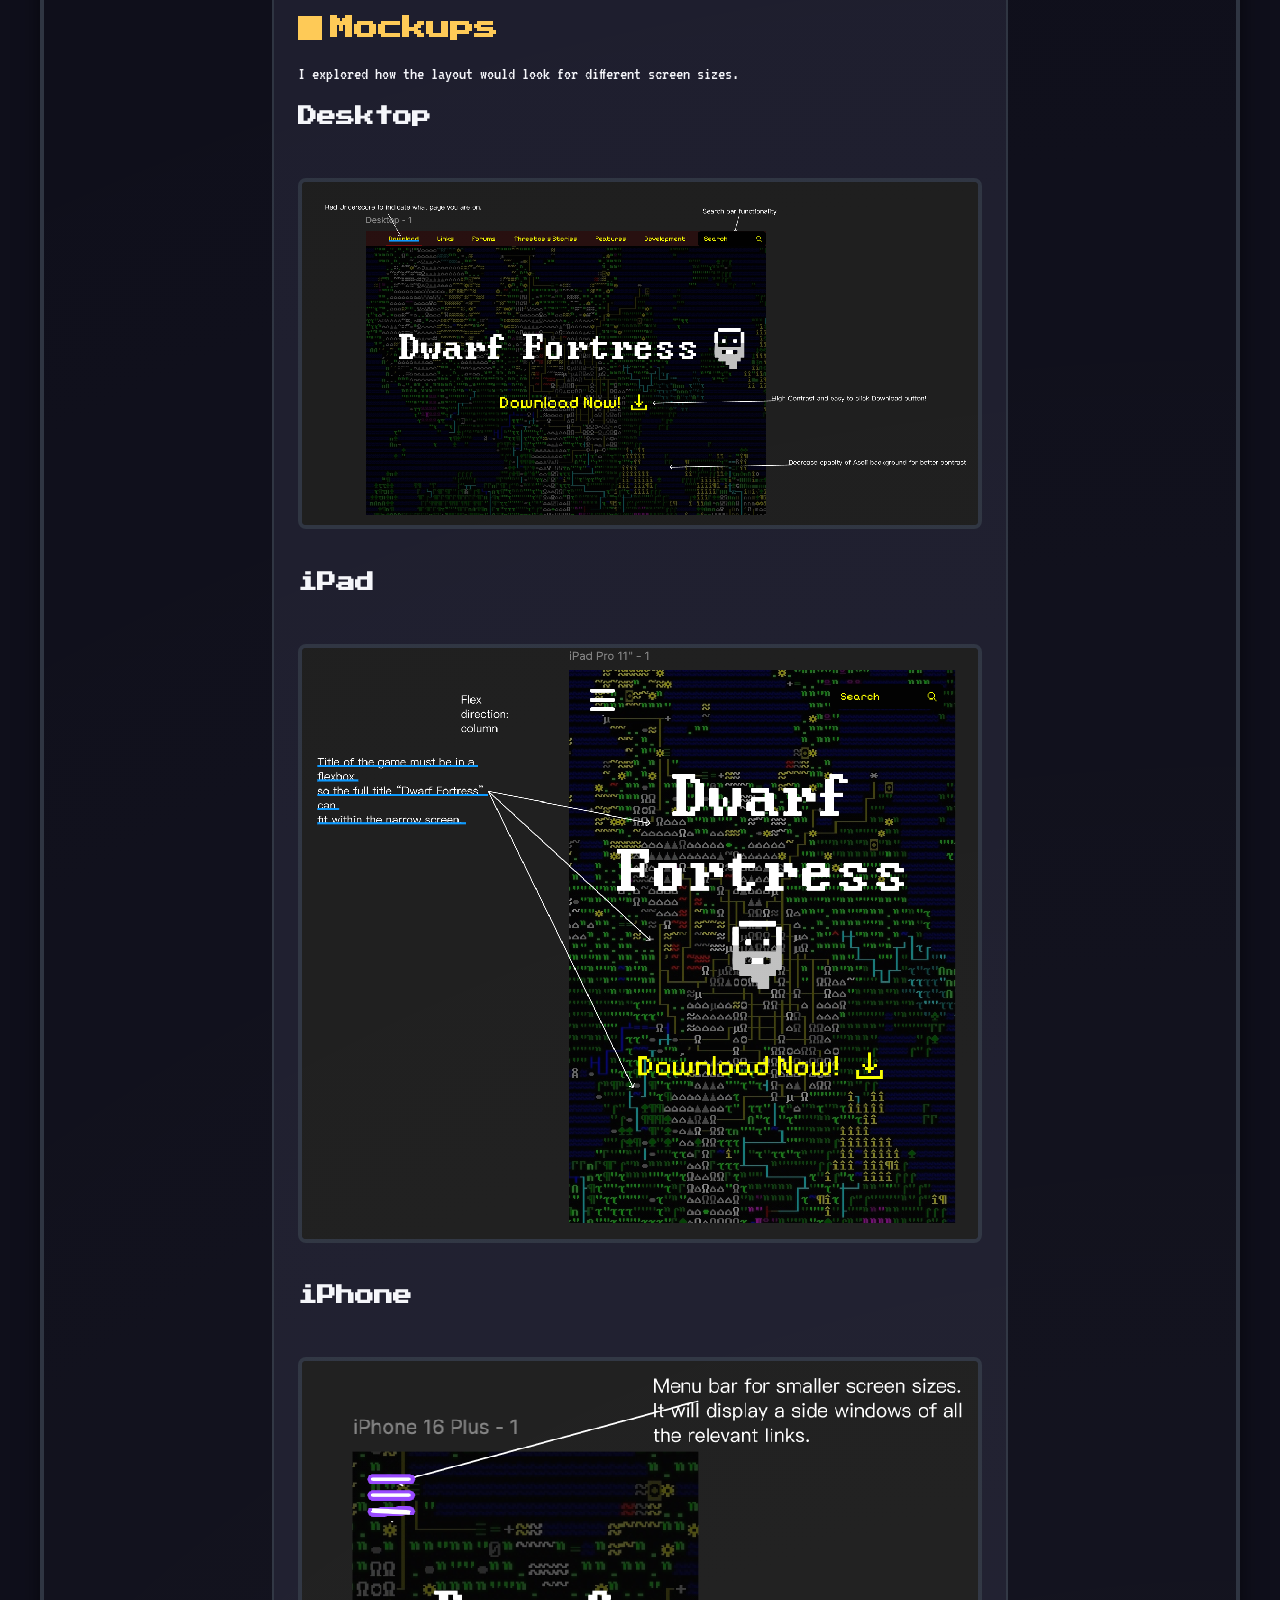
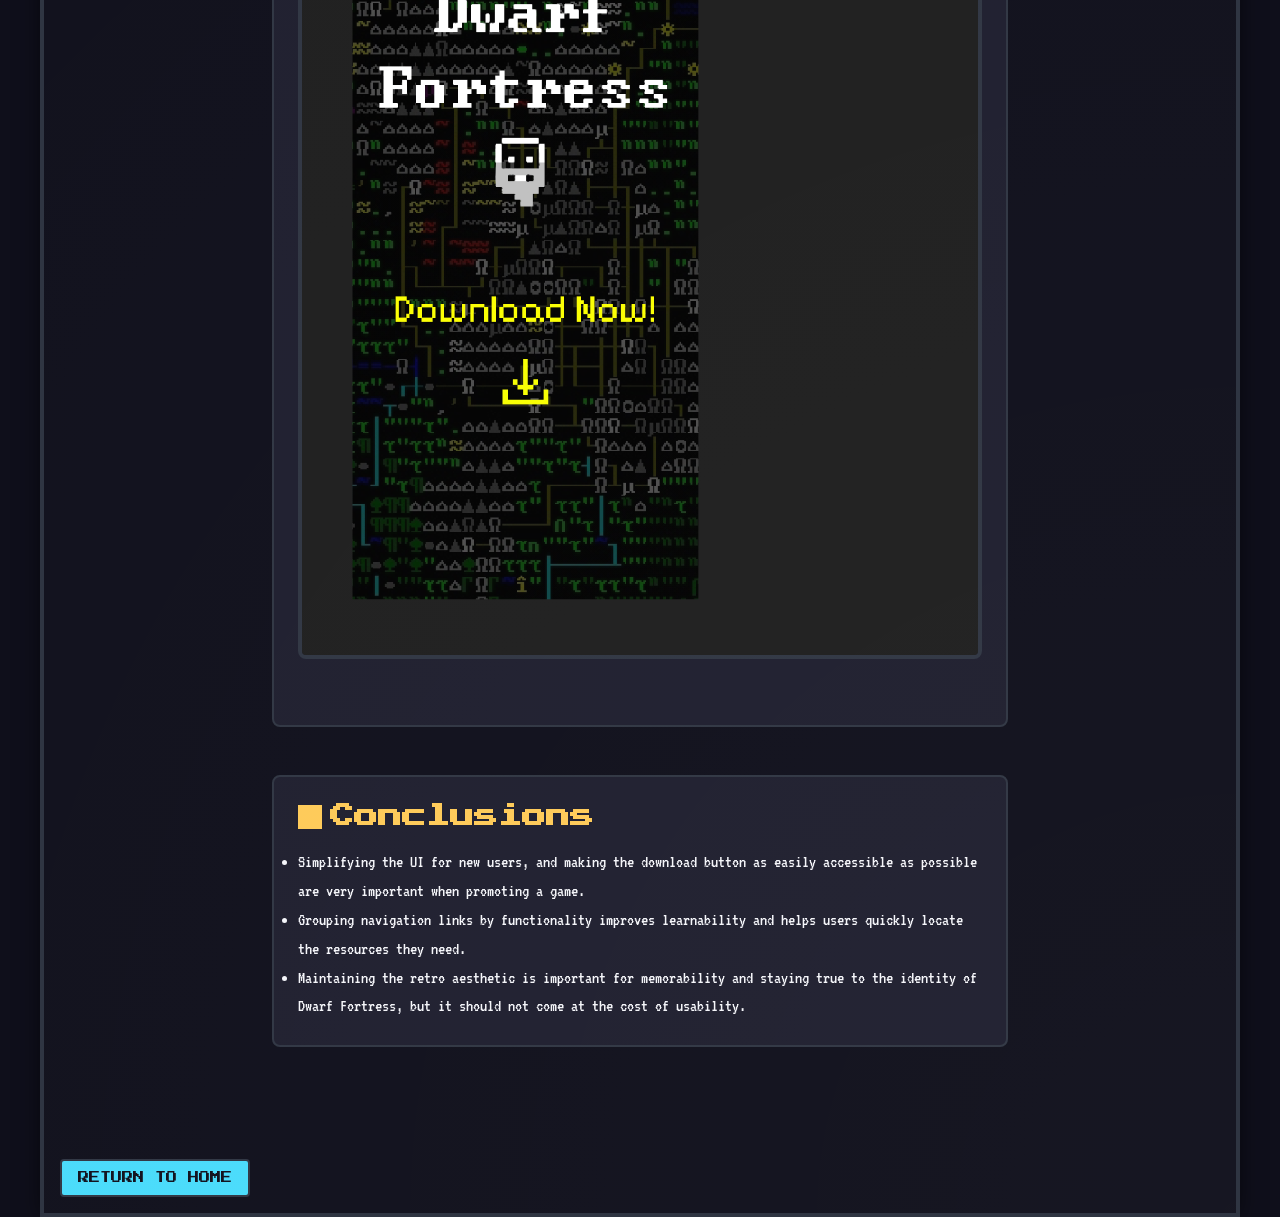
==== commit 16efb019: "adddddd" ====
--- a/project1.html
+++ b/project1.html
@@ -71,7 +71,7 @@
 </head>
 <body>
   <div class="game-container">
-    <a href="index.html" class="menu-item back-button">← BACK TO HOME</a>
+    <a href="index.html" class="menu-item back-button">BACK TO HOME</a>
     
     <div class="case-study-container">
       <div class="case-study-header">
@@ -101,76 +101,86 @@
           
         </p>
         <p>There are multiple download buttons, making it easier for users to navigate.</p>
-        
+      </div>
+      <div class="process-section">
+        <h2 class="process-title">
+          <div class="process-icon"></div>
+          Learnability
+        </h2>
+        <p>No search functionality, can be hard to navigate with the amount of ascii visual background noise.</p>
+        <p>Navigation options aren’t grouped by functionality, so it can be difficult for new users to find all the information they would need.</p>
+      </div>
+      <div class="process-section">
+        <h2 class="process-title">
+          <div class="process-icon"></div>
+          Memorability
+        </h2>
+        <p>The retro theme and the ascii background art makes the website very memorable and matches the game’s retro aesthetic.</p>
+        <p>The chronological order of the update timeline makes it easy for users to identify the latest patch notes.</p>
+      </div>
+      <div class="process-section">
+        <h2 class="process-title">
+          <div class="process-icon"></div>
+          Conceptual Model
+        </h2>
+        <p>It can be initially hard to tell what this website is doing. Is it trying to get you to download the game? Is it just a place for dev logs? There could be potential confusion there.</p>
+        <p>The version number helps indicate how long development has been going on for, and gives users an idea of the kind of game they’re getting into.</p>
+      </div>
+      <div class="process-section">
+        <h2 class="process-title">
+          <div class="process-icon"></div>
+          WebAIM WAVE
+        </h2>
+        <p>Some linked images missing alternative text.</p>
+        <p>Lots of redundant title text.</p>
+        <p>However, the website does have 170/182 features that have an alternative text.</p>
+        <p>No contrast errors were detected, but I disagree with that. It can be hard to tell what you’re looking at initially.</p>
       </div>
       
       <div class="process-section">
         <h2 class="process-title">
-          <div class="process-icon">👥</div>
-          Audience & Research
+          <div class="process-icon"></div>
+          Visual Design Style Guide:
         </h2>
-        <p>The primary audience includes health-conscious individuals aged 25-45 who want to track various health metrics but aren't necessarily tech-savvy.</p>
-        <p>I conducted user interviews with 8 current and 5 former users to understand pain points and expectations. Key findings included:</p>
-        <ul>
-          <li>Data visualization was confusing and required too many taps</li>
-          <li>Important features were buried in complex navigation</li>
-          <li>Users wanted more personalized insights based on their data</li>
-        </ul>
         
         <div class="image-grid">
-          <img src="/placeholder.svg?height=150&width=200" alt="User persona 1">
-          <img src="/placeholder.svg?height=150&width=200" alt="User persona 2">
-          <img src="/placeholder.svg?height=150&width=200" alt="User journey map">
+          
+          <img src="/style.png?height=150&width=500" alt="User persona 1">
         </div>
       </div>
       
       <div class="process-section">
         <h2 class="process-title">
-          <div class="process-icon">✏️</div>
-          Design Iterations
+          <div class="process-icon"></div>
+          Mockups
         </h2>
-        <p>I explored multiple design directions, focusing on simplifying the interface while making data more accessible and actionable.</p>
+        <p>I explored how the layout would look for different screen sizes.</p>
         
-        <h3>Iteration 1: Dashboard Redesign</h3>
-        <p>The first iteration focused on reorganizing the dashboard to highlight key metrics and recent activities.</p>
-        <img src="/placeholder.svg?height=300&width=800" alt="Dashboard Iteration 1" class="case-study-image">
-        <p>User feedback: Better than original but still too cluttered. Users wanted more visual representation of data.</p>
+        <h3>Desktop</h3>
+        <img src="/desktop.png" alt="Dashboard Iteration 1" class="case-study-image">
         
-        <h3>Iteration 2: Visual Data Approach</h3>
-        <p>The second iteration emphasized visual data representation with customizable widgets and a simplified navigation system.</p>
-        <img src="/placeholder.svg?height=300&width=800" alt="Dashboard Iteration 2" class="case-study-image">
-        <p>User feedback: Much improved visual clarity, but some users found the customization options overwhelming.</p>
+        <h3>iPad</h3>
+        <img src="/ipad.png" alt="Dashboard Iteration 2" class="case-study-image">
         
-        <h3>Iteration 3: Final Design</h3>
-        <p>The final design balanced visual data representation with intuitive navigation and progressive disclosure of advanced features.</p>
-        <img src="/placeholder.svg?height=300&width=800" alt="Final Dashboard Design" class="case-study-image">
-        <p>Key improvements:</p>
-        <ul>
-          <li>Simplified navigation with a tab bar for primary functions</li>
-          <li>Data visualization with clear trends and actionable insights</li>
-          <li>Personalized recommendations based on user data</li>
-          <li>Progressive disclosure of advanced features</li>
-        </ul>
+        <h3>iPhone</h3>
+        <img src="/phone.png" alt="Final Dashboard Design" class="case-study-image">
       </div>
       
       <div class="process-section">
         <h2 class="process-title">
-          <div class="process-icon">🎮</div>
-          Conclusion & Learnings
+          <div class="process-icon"></div>
+          Conclusions
         </h2>
-        <p>The redesigned app was tested with 12 users, showing a 40% improvement in task completion rates and significantly higher satisfaction scores.</p>
-        <p>Key learnings:</p>
         <ul>
-          <li>Visual data representation is crucial for health tracking apps</li>
-          <li>Progressive disclosure helps balance simplicity with feature richness</li>
-          <li>Personalized insights create more engagement than raw data</li>
-          <li>Consistent feedback loops with users throughout the design process leads to better outcomes</li>
+          <li>Simplifying the UI for new users, and making the download button as easily accessible as possible are very important when promoting a game. </li>
+          <li>Grouping navigation links by functionality improves learnability and helps users quickly locate the resources they need.</li>
+          <li>Maintaining the retro aesthetic is important for memorability and staying true to the identity of Dwarf Fortress, but it should not come at the cost of usability.
+          </li>
         </ul>
-        <p>This project reinforced the importance of user-centered design and iterative testing in creating effective digital health tools.</p>
       </div>
     </div>
     
-    <a href="index.html" class="pixel-button back-button">← RETURN TO HOME</a>
+    <a href="index.html" class="pixel-button back-button">RETURN TO HOME</a>
   </div>
 </body>
 </html>
--- a/styles.css
+++ b/styles.css
@@ -69,14 +69,14 @@
   margin: 0 auto;
   padding: 1rem;
   border: 4px solid var(--border-color);
-  border-radius: 8px;
+  /*border-radius: 8px; */
   background-color: var(--bg-color);
   box-shadow: 0 0 20px rgba(0, 0, 0, 0.5);
   position: relative;
   overflow: hidden;
 }
 
-.game-container::before {
+/* .game-container::before {
   content: "";
   position: absolute;
   top: 0;
@@ -92,13 +92,34 @@
   );
   pointer-events: none;
   z-index: 1;
-}
+} */
+.game-container::before {
+  content: "";
+  position: absolute;
+  top: 0;
+  left: 0;
+  width: 100%;
+  height: 100%;
+  background: radial-gradient(
+    circle at top left,
+    rgba(255, 255, 255, 0.03) 0%,
+    transparent 50%
+  ),
+  radial-gradient(
+    circle at bottom right,
+    rgba(255, 255, 255, 0.03) 0%,
+    transparent 50%
+  );
+  pointer-events: none;
+  z-index: 1;
+}
+
 
 section {
   margin: 3rem 0;
   padding: 2rem;
   border: 4px solid var(--border-color);
-  border-radius: 8px;
+  /*border-radius: 8px;*/
   background-color: var(--card-bg);
   position: relative;
 }
